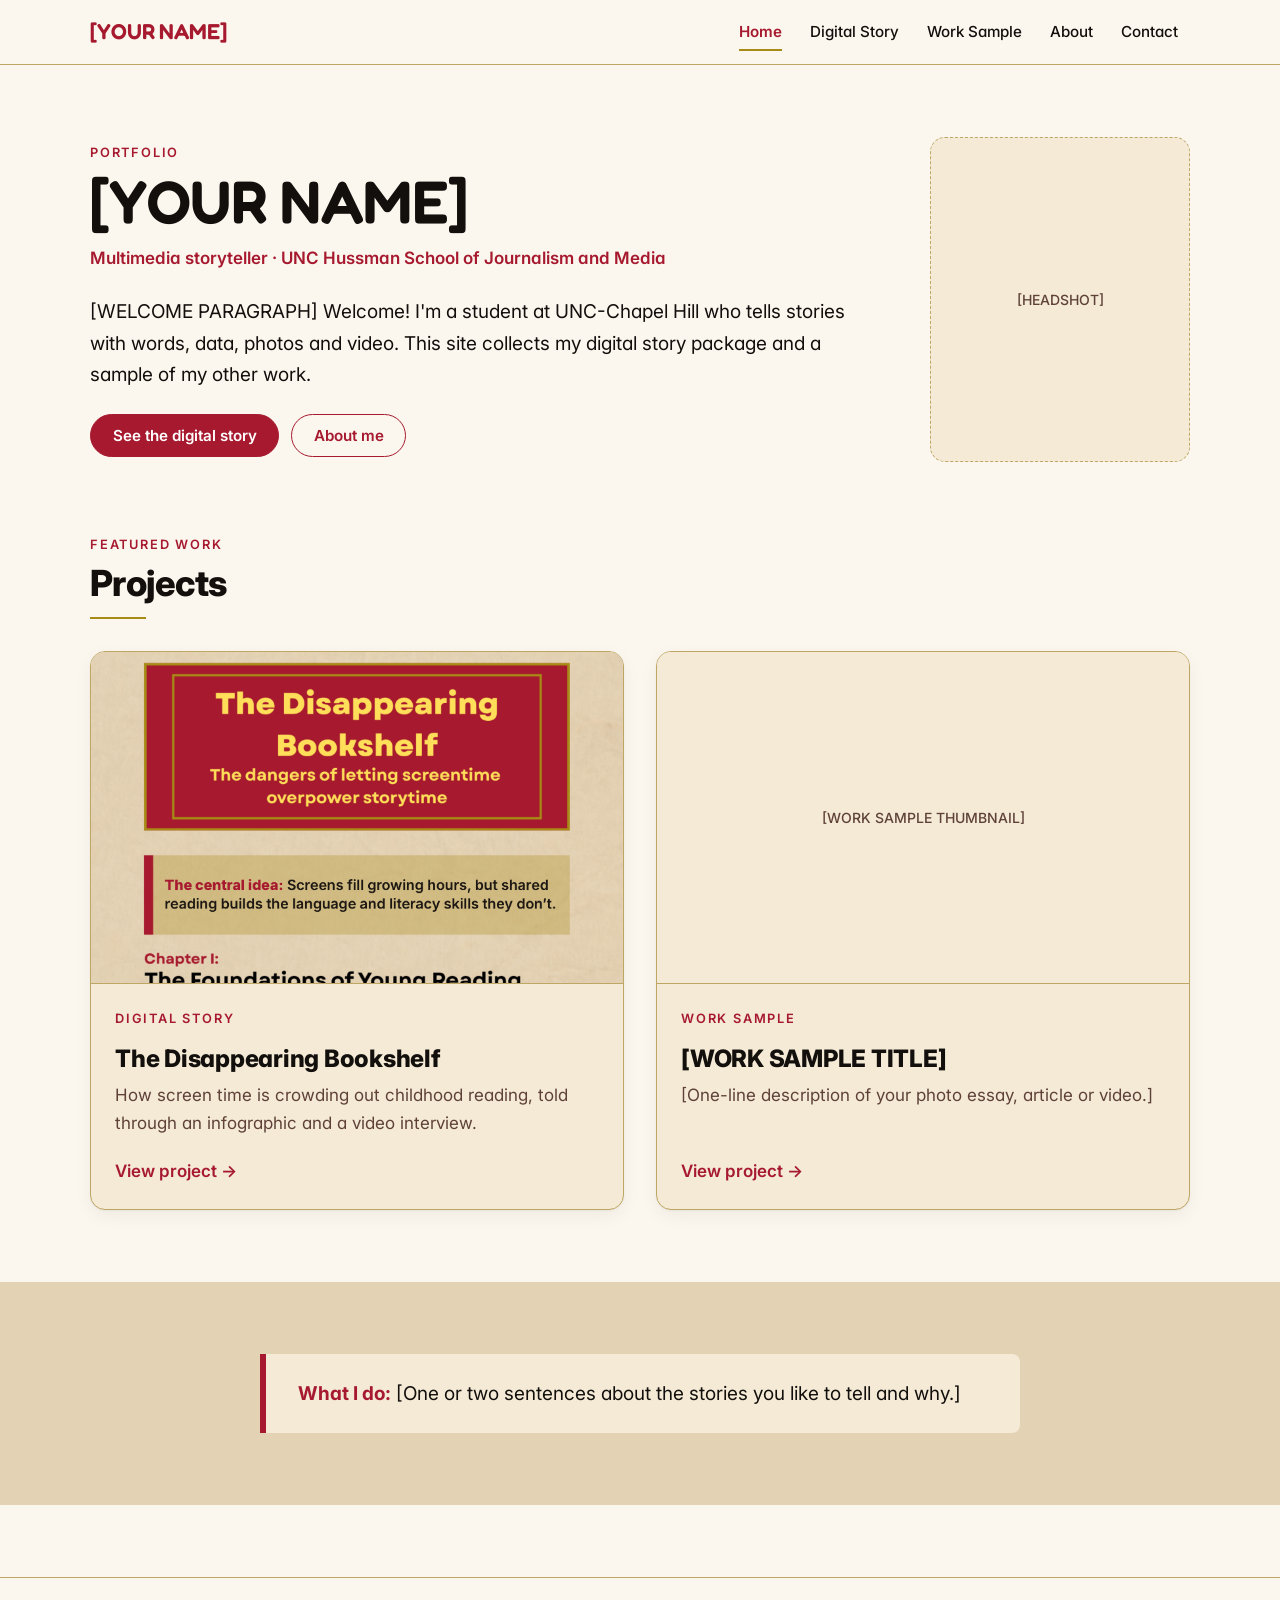
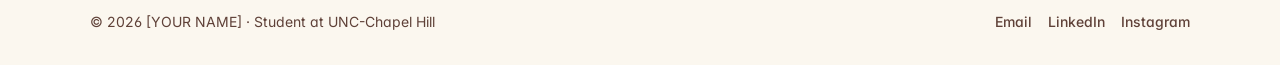
==== index.html @ b77b1dd9 "Add files via upload" ====
<!DOCTYPE html>
<html lang="en">
<head>
  <meta charset="UTF-8">
  <meta name="viewport" content="width=device-width, initial-scale=1">
  <!-- EDIT: page title shown in the browser tab -->
  <title>[YOUR NAME] · Multimedia Portfolio</title>
  <meta name="description" content="[YOUR NAME], multimedia storyteller at the UNC Hussman School of Journalism and Media.">

  <!-- Fonts: Inter (body/headings) + Fredoka (display titles) from Google Fonts -->
  <link rel="preconnect" href="https://fonts.googleapis.com">
  <link rel="preconnect" href="https://fonts.gstatic.com" crossorigin>
  <link href="https://fonts.googleapis.com/css2?family=Fredoka:wght@600&family=Inter:wght@400;500;600;700;800;900&display=swap" rel="stylesheet">

  <link rel="stylesheet" href="styles.css">
  <script>document.documentElement.classList.add('js');</script>
  <script src="script.js" defer></script>
</head>
<body>
  <a class="skip-link" href="#main">Skip to content</a>

  <!-- ===================== HEADER (same on every page) ===================== -->
  <header class="site-header">
    <div class="container site-header__inner">
      <!-- EDIT: your name or site title -->
      <a class="site-title" href="index.html">[YOUR NAME]</a>

      <button class="nav-toggle" type="button" aria-expanded="false" aria-controls="site-nav">
        <span class="nav-toggle__bars" aria-hidden="true"></span>
        <span>Menu</span>
      </button>

      <nav class="nav" id="site-nav" aria-label="Main">
        <ul class="nav__list">
          <!-- aria-current="page" marks the page you're on (crimson + gold underline) -->
          <li><a class="nav__link" href="index.html" aria-current="page">Home</a></li>
          <!-- marks the page you're on (crimson + gold underline) -->
          <li><a class="nav__link" href="digital-story.html">Digital Story</a></li>
          <li><a class="nav__link" href="work-sample.html">Work Sample</a></li>
          <li><a class="nav__link" href="about.html">About</a></li>
          <li><a class="nav__link" href="contact.html">Contact</a></li>
        </ul>
      </nav>
    </div>
  </header>

  <main id="main">

    <!-- ===================== INTRO ===================== -->
    <section class="section" aria-labelledby="intro-name">
      <div class="container">
        <div class="intro-grid">
          <div class="reveal">
            <span class="eyebrow">Portfolio</span>
            <!-- EDIT: your name -->
            <h1 class="intro-name" id="intro-name">[YOUR NAME]</h1>
            <!-- EDIT: one-line descriptor -->
            <p class="descriptor">Multimedia storyteller · UNC Hussman School of Journalism and Media</p>
            <!-- EDIT: short welcome paragraph -->
            <p class="lead">[WELCOME PARAGRAPH] Welcome! I'm a student at UNC-Chapel Hill who tells stories with words, data, photos and video. This site collects my digital story package and a sample of my other work.</p>
            <div class="btn-row">
              <a class="btn" href="digital-story.html">See the digital story</a>
              <a class="btn btn--outline" href="about.html">About me</a>
            </div>
          </div>

          <!-- START optional: headshot. EDIT: replace the placeholder div with
               <img src="images/headshot.jpg" alt="Portrait of [YOUR NAME]" width="800" height="1000" style="border-radius: var(--radius);"> -->
          <div class="headshot">
            <div class="placeholder placeholder--portrait">[HEADSHOT]</div>
          </div>
          <!-- END optional: headshot -->
        </div>
      </div>
    </section>

    <!-- ===================== FEATURED PROJECTS ===================== -->
    <section class="section" aria-labelledby="featured-heading">
      <div class="container">
        <div class="section-heading">
          <span class="eyebrow">Featured work</span>
          <h2 id="featured-heading">Projects</h2>
        </div>

        <div class="card-grid">
          <!-- Card 1: Digital Story (thumbnail = top of the infographic) -->
          <article class="card reveal">
            <div class="card__media">
              <img src="images/disappearing-bookshelf-infographic.png" width="1620" height="3750" loading="lazy" alt="">
            </div>
            <div class="card__body">
              <span class="eyebrow">Digital Story</span>
              <!-- EDIT: [STORY TITLE] -->
              <h3>The Disappearing Bookshelf</h3>
              <!-- EDIT: one-line description -->
              <p>How screen time is crowding out childhood reading, told through an infographic and a video interview.</p>
              <a class="card__link" href="digital-story.html">View project →</a>
            </div>
          </article>

          <!-- Card 2: Work Sample. EDIT: replace the placeholder div with
               <img src="images/your-thumbnail.jpg" width="1600" height="1000" loading="lazy" alt=""> -->
          <article class="card reveal">
            <div class="card__media">
              <div class="placeholder placeholder--card">[WORK SAMPLE THUMBNAIL]</div>
            </div>
            <div class="card__body">
              <span class="eyebrow">Work Sample</span>
              <!-- EDIT: [WORK SAMPLE TITLE] -->
              <h3>[WORK SAMPLE TITLE]</h3>
              <!-- EDIT: one-line description -->
              <p>[One-line description of your photo essay, article or video.]</p>
              <a class="card__link" href="work-sample.html">View project →</a>
            </div>
          </article>
        </div>
      </div>
    </section>

    <!-- START optional: parchment quote band (delete if you want Home even simpler) -->
    <section class="section section--parchment" aria-label="About this portfolio">
      <div class="container container--reading">
        <div class="callout">
          <!-- EDIT: a short statement about your work or this package -->
          <p><span class="callout__lead">What I do:</span> [One or two sentences about the stories you like to tell and why.]</p>
        </div>
      </div>
    </section>
    <!-- END optional: parchment quote band -->

  </main>

  <!-- ===================== FOOTER (same on every page) ===================== -->
  <footer class="site-footer">
    <div class="container site-footer__inner">
      <!-- EDIT: [YEAR] fills in automatically; replace [YOUR NAME] -->
      <p>© <span data-year>[YEAR]</span> [YOUR NAME] · Student at UNC-Chapel Hill</p>
      <ul class="footer-links">
        <!-- EDIT: your email, LinkedIn and Instagram links -->
        <li><a href="mailto:[YOUR EMAIL]">Email</a></li>
        <li><a href="https://www.linkedin.com/in/[YOUR-LINKEDIN]" target="_blank" rel="noopener">LinkedIn</a></li>
        <li><a href="https://www.instagram.com/[YOUR-INSTAGRAM]" target="_blank" rel="noopener">Instagram</a></li>
      </ul>
    </div>
  </footer>

</body>
</html>
---- styles.css ----
/* =====================================================================
   DIGITAL STORY PACKAGE — shared stylesheet
   A quieter, "dialed-back" take on The Disappearing Bookshelf infographic.

   HOW THIS FILE IS ORGANIZED
     1. Design tokens (colors, fonts, spacing)  ← change the whole look here
     2. Base / reset
     3. Layout helpers (containers, sections)
     4. Header + navigation
     5. Footer
     6. Reusable components (eyebrow headings, hero, callout, cards,
        buttons, chips, placeholders)
     7. Page-specific pieces (infographic band, video, photo grid, contact)
     8. Lightbox
     9. Motion + accessibility preferences
   ===================================================================== */


/* ---------------------------------------------------------------------
   1. DESIGN TOKENS
   Every color, font and spacing value used on the site lives here.
   --------------------------------------------------------------------- */
:root {
  /* Colors (sampled from the infographic) */
  --crimson:      #A6192E;  /* primary accent: links, buttons, labels, hero */
  --crimson-dark: #7F1323;  /* hover / pressed */
  --gold:         #A88B16;  /* hairline rules & underlines ONLY (not text) */
  --gold-soft:    #BEA665;  /* card borders, dividers */
  --yellow:       #FFDE59;  /* ONLY on crimson/dark backgrounds */
  --parchment:    #E4D2B5;  /* infographic background: used for the band */
  --cream:        #F4EAD6;  /* card fill */
  --paper:        #FBF7EF;  /* main page background */
  --ink:          #120F0C;  /* body text & headings */
  --ink-soft:     #5F4138;  /* captions, metadata, secondary text */
  --white:        #FFFFFF;

  /* Fonts */
  --font-body:    "Inter", system-ui, -apple-system, "Segoe UI", Roboto, sans-serif;
  --font-display: "Fredoka", "Inter", system-ui, sans-serif; /* site title & big page titles only */

  /* Type scale */
  --text-sm:   0.875rem;   /* 14px */
  --text-base: 1.0625rem;  /* 17px */
  --text-lg:   1.1875rem;  /* 19px */
  --text-xl:   1.5rem;
  --text-2xl:  clamp(1.6rem, 1.2rem + 1.6vw, 2.25rem);   /* section headings */
  --text-3xl:  clamp(2.25rem, 1.5rem + 3.2vw, 3.75rem);  /* page titles */
  --leading:   1.65;

  /* Spacing scale */
  --space-1: 0.25rem;
  --space-2: 0.5rem;
  --space-3: 0.75rem;
  --space-4: 1rem;
  --space-5: 1.5rem;
  --space-6: 2rem;
  --space-7: 3rem;
  --space-8: 4.5rem;
  --space-9: 6rem;

  /* Layout widths */
  --max-width:     1100px;  /* general content */
  --reading-width: 760px;   /* reading column (articles, video) */
  --gutter:        clamp(1rem, 4vw, 2rem);

  /* Shapes & effects */
  --radius:     15px;
  --radius-sm:  8px;
  --hairline:   1px solid var(--gold-soft);
  --shadow:     0 1px 2px rgba(18, 15, 12, 0.04), 0 6px 18px rgba(18, 15, 12, 0.05);
  --header-h:   64px;
  --transition: 180ms ease;
}


/* ---------------------------------------------------------------------
   2. BASE / RESET
   --------------------------------------------------------------------- */
*,
*::before,
*::after { box-sizing: border-box; }

html {
  -webkit-text-size-adjust: 100%;
  scroll-padding-top: calc(var(--header-h) + 1rem); /* anchors clear the sticky header */
}

body {
  margin: 0;
  background: var(--paper);
  color: var(--ink);
  font-family: var(--font-body);
  font-size: var(--text-base);
  line-height: var(--leading);
  font-feature-settings: "cv11", "ss01"; /* slightly friendlier Inter glyphs */
  -webkit-font-smoothing: antialiased;
  overflow-x: hidden;
}

img, video, iframe { max-width: 100%; display: block; }
img { height: auto; }

h1, h2, h3, h4 {
  font-family: var(--font-body);
  font-weight: 800;
  line-height: 1.15;
  letter-spacing: -0.015em;
  margin: 0 0 var(--space-4);
  color: var(--ink);
}
h2 { font-size: var(--text-2xl); }
h3, .h3 { font-size: var(--text-xl); letter-spacing: -0.01em; }

p { margin: 0 0 var(--space-4); }
p:last-child { margin-bottom: 0; }

a {
  color: var(--crimson);
  text-decoration-thickness: 1px;
  text-underline-offset: 3px;
  transition: color var(--transition);
}
a:hover { color: var(--crimson-dark); }

/* Visible, consistent focus ring for keyboard users */
:focus-visible {
  outline: 2px solid var(--crimson);
  outline-offset: 3px;
  border-radius: 4px;
}

/* Skip link: hidden until focused */
.skip-link {
  position: absolute;
  left: var(--space-4);
  top: -100px;
  z-index: 100;
  padding: var(--space-2) var(--space-4);
  background: var(--crimson);
  color: var(--white);
  font-weight: 600;
  border-radius: var(--radius-sm);
  text-decoration: none;
}
.skip-link:focus { top: var(--space-3); color: var(--white); }

/* Screen-reader-only text */
.visually-hidden {
  position: absolute !important;
  width: 1px; height: 1px;
  padding: 0; margin: -1px;
  overflow: hidden; clip: rect(0 0 0 0);
  white-space: nowrap; border: 0;
}


/* ---------------------------------------------------------------------
   3. LAYOUT HELPERS
   --------------------------------------------------------------------- */
.container {
  width: 100%;
  max-width: calc(var(--max-width) + var(--gutter) * 2);
  margin-inline: auto;
  padding-inline: var(--gutter);
}
.container--reading {
  max-width: calc(var(--reading-width) + var(--gutter) * 2);
}

.section { padding-block: var(--space-8); }
.section--tight { padding-block: var(--space-7); }
.section + .section:not(.section--parchment) { padding-top: 0; }   /* avoid doubled gaps between sections */
.section--parchment { background: var(--parchment); }

/* Centered short gold divider between big blocks */
.divider {
  width: 64px;
  height: 0;
  border: 0;
  border-top: 2px solid var(--gold);
  margin: var(--space-8) auto;
}

.lead { font-size: var(--text-lg); color: var(--ink); }
.muted { color: var(--ink-soft); }
.small { font-size: var(--text-sm); }


/* ---------------------------------------------------------------------
   4. HEADER + NAVIGATION
   --------------------------------------------------------------------- */
.site-header {
  position: sticky;   /* remove this line if you don't want a sticky header */
  top: 0;
  z-index: 50;
  background: rgba(251, 247, 239, 0.94);
  backdrop-filter: saturate(140%) blur(8px);
  -webkit-backdrop-filter: saturate(140%) blur(8px);
  border-bottom: var(--hairline);
}

.site-header__inner {
  display: flex;
  align-items: center;
  justify-content: space-between;
  gap: var(--space-4);
  min-height: var(--header-h);
}

.site-title {
  font-family: var(--font-display);
  font-weight: 600;
  font-size: 1.35rem;
  letter-spacing: -0.005em;
  color: var(--crimson);
  text-decoration: none;
  white-space: nowrap;
}
.site-title:hover { color: var(--crimson-dark); }

.nav__list {
  display: flex;
  align-items: center;
  gap: var(--space-1);
  list-style: none;
  margin: 0;
  padding: 0;
}

.nav__link {
  position: relative;
  display: block;
  padding: var(--space-2) var(--space-3);
  font-size: 0.95rem;
  font-weight: 500;
  color: var(--ink);
  text-decoration: none;
}
.nav__link:hover { color: var(--crimson); }

/* Current page: crimson text + thin gold underline */
.nav__link[aria-current="page"] { color: var(--crimson); font-weight: 600; }
.nav__link[aria-current="page"]::after {
  content: "";
  position: absolute;
  left: var(--space-3);
  right: var(--space-3);
  bottom: 2px;
  height: 2px;
  background: var(--gold);
}

/* Hamburger button (hidden on desktop) */
.nav-toggle {
  display: none;
  align-items: center;
  gap: var(--space-2);
  padding: var(--space-2) var(--space-3);
  background: transparent;
  border: 1px solid var(--gold-soft);
  border-radius: var(--radius-sm);
  color: var(--ink);
  font: 600 var(--text-sm) var(--font-body);
  cursor: pointer;
}
.nav-toggle__bars,
.nav-toggle__bars::before,
.nav-toggle__bars::after {
  display: block;
  width: 18px;
  height: 2px;
  background: currentColor;
  border-radius: 2px;
  transition: transform var(--transition), opacity var(--transition);
}
.nav-toggle__bars { position: relative; }
.nav-toggle__bars::before,
.nav-toggle__bars::after { content: ""; position: absolute; left: 0; }
.nav-toggle__bars::before { top: -6px; }
.nav-toggle__bars::after  { top: 6px; }
.nav-toggle[aria-expanded="true"] .nav-toggle__bars { background: transparent; }
.nav-toggle[aria-expanded="true"] .nav-toggle__bars::before { transform: translateY(6px) rotate(45deg); }
.nav-toggle[aria-expanded="true"] .nav-toggle__bars::after  { transform: translateY(-6px) rotate(-45deg); }

@media (max-width: 760px) {
  .nav-toggle { display: inline-flex; }

  .nav {
    position: absolute;
    top: 100%;
    left: 0;
    right: 0;
    background: var(--paper);
    border-bottom: var(--hairline);
    box-shadow: 0 12px 24px rgba(18, 15, 12, 0.06);
  }
  /* Menu is hidden only once JS has loaded (so no-JS visitors still get links) */
  .js .nav { display: none; }
  .js .nav.is-open { display: block; }

  .nav__list {
    flex-direction: column;
    align-items: stretch;
    gap: 0;
    padding: var(--space-2) var(--gutter) var(--space-4);
  }
  .nav__link { padding: var(--space-3) 0; font-size: 1rem; border-bottom: 1px solid rgba(190, 166, 101, 0.35); }
  .nav__list li:last-child .nav__link { border-bottom: 0; }
  .nav__link[aria-current="page"]::after { left: 0; right: auto; width: 2.5rem; bottom: 8px; }
}
/* Without JS, the mobile nav simply sits under the header */
@media (max-width: 760px) {
  html:not(.js) .nav { position: static; box-shadow: none; }
  html:not(.js) .site-header__inner { flex-wrap: wrap; }
  html:not(.js) .nav-toggle { display: none; }
}


/* ---------------------------------------------------------------------
   5. FOOTER
   --------------------------------------------------------------------- */
.site-footer {
  margin-top: var(--space-8);
  border-top: var(--hairline);
  padding-block: var(--space-6);
  font-size: var(--text-sm);
  color: var(--ink-soft);
}
.site-footer__inner {
  display: flex;
  flex-wrap: wrap;
  align-items: center;
  justify-content: space-between;
  gap: var(--space-3) var(--space-6);
}
.site-footer p { margin: 0; }
.footer-links { display: flex; flex-wrap: wrap; gap: var(--space-4); list-style: none; margin: 0; padding: 0; }
.footer-links a { color: var(--ink-soft); text-decoration: none; font-weight: 500; }
.footer-links a:hover { color: var(--crimson); text-decoration: underline; }


/* ---------------------------------------------------------------------
   6. REUSABLE COMPONENTS
   --------------------------------------------------------------------- */

/* --- Eyebrow + heading + gold rule (the "Chapter I:" look) ----------- */
.eyebrow {
  display: block;
  margin-bottom: var(--space-2);
  font-size: 0.8rem;
  font-weight: 600;
  letter-spacing: 0.14em;
  text-transform: uppercase;
  color: var(--crimson);
}
.section-heading { margin-bottom: var(--space-6); }
.section-heading h2,
.section-heading h1 { margin-bottom: var(--space-3); }
.section-heading::after {      /* short gold rule under the heading */
  content: "";
  display: block;
  width: 56px;
  height: 2px;
  background: var(--gold);
}
.section-heading p { margin-top: var(--space-4); color: var(--ink-soft); }
.section-heading--center { text-align: center; }
.section-heading--center::after { margin-inline: auto; }

/* Big page title (Fredoka) for simple pages */
.page-title {
  font-family: var(--font-display);
  font-weight: 600;
  font-size: var(--text-3xl);
  letter-spacing: -0.01em;
  line-height: 1.05;
}
.page-intro { padding-top: var(--space-8); padding-bottom: var(--space-6); }

/* --- Hero block: crimson panel + thin gold inset border -------------- */
.hero {
  position: relative;
  background: var(--crimson);
  color: var(--cream);
  border-radius: var(--radius);
  padding: clamp(2.5rem, 6vw, 4.5rem) clamp(1.5rem, 6vw, 4rem);
  text-align: center;
  outline: 1.5px solid var(--gold);   /* the inset gold frame */
  outline-offset: -12px;
}
.hero .eyebrow { color: var(--cream); opacity: 0.9; margin-bottom: var(--space-4); }
.hero__title {
  font-family: var(--font-display);
  font-weight: 600;
  font-size: var(--text-3xl);
  line-height: 1.05;
  letter-spacing: -0.005em;
  color: var(--yellow);
  margin: 0 auto var(--space-4);
  max-width: 18ch;
}
.hero__dek {
  font-size: clamp(1.1rem, 1rem + 0.6vw, 1.35rem);
  font-weight: 500;
  line-height: 1.4;
  color: var(--white);
  margin: 0 auto var(--space-5);
  max-width: 34ch;
}
.hero__byline {
  font-size: var(--text-sm);
  font-weight: 500;
  letter-spacing: 0.02em;
  color: var(--cream);
}
.hero__byline .sep { margin-inline: var(--space-2); color: var(--yellow); }

/* Smaller hero variant (used on Home) */
.hero--small { padding: clamp(2rem, 5vw, 3rem) clamp(1.25rem, 5vw, 3rem); text-align: left; }
.hero--small .hero__title { margin-left: 0; font-size: clamp(2rem, 1.4rem + 2.6vw, 3.1rem); }
.hero--small .hero__dek { margin-left: 0; }

/* --- Callout: crimson left bar + bold crimson lead-in ---------------- */
.callout {
  background: var(--cream);
  border-left: 6px solid var(--crimson);
  border-radius: 0 var(--radius-sm) var(--radius-sm) 0;
  padding: var(--space-5) var(--space-6);
  font-size: var(--text-lg);
}
.callout__lead { font-weight: 700; color: var(--crimson); }
.callout--parchment { background: var(--parchment); }
.callout p + p { margin-top: var(--space-4); }

/* --- Pull quote ------------------------------------------------------ */
.pullquote {
  margin: 0;
  padding: var(--space-5) 0 var(--space-5) var(--space-6);
  border-left: 6px solid var(--crimson);
}
.pullquote p {
  font-size: clamp(1.35rem, 1.1rem + 1vw, 1.75rem);
  font-weight: 700;
  line-height: 1.3;
  letter-spacing: -0.015em;
}
.pullquote footer { margin-top: var(--space-3); font-size: var(--text-sm); color: var(--ink-soft); }

/* --- Cards ---------------------------------------------------------- */
.card {
  display: flex;
  flex-direction: column;
  background: var(--cream);
  border: var(--hairline);
  border-radius: var(--radius);
  overflow: hidden;
  box-shadow: var(--shadow);
  transition: transform var(--transition), box-shadow var(--transition);
}
.card:hover { transform: translateY(-2px); box-shadow: 0 2px 4px rgba(18,15,12,.05), 0 12px 28px rgba(18,15,12,.08); }
.card__media { aspect-ratio: 16 / 10; background: var(--parchment); border-bottom: var(--hairline); overflow: hidden; }
.card__media img { width: 100%; height: 100%; object-fit: cover; object-position: top; }
.card__body { padding: var(--space-5); display: flex; flex-direction: column; gap: var(--space-2); flex: 1; }
.card__body h3 { margin: 0; }
.card__body p { color: var(--ink-soft); margin: 0; }
.card__link { margin-top: auto; padding-top: var(--space-3); font-weight: 600; text-decoration: none; }
.card__link::after { content: ""; position: absolute; inset: 0; } /* whole card clickable */
.card { position: relative; }

.card-grid {
  display: grid;
  grid-template-columns: repeat(auto-fit, minmax(min(100%, 300px), 1fr));
  gap: var(--space-6);
}

/* --- Buttons --------------------------------------------------------- */
.btn {
  display: inline-flex;
  align-items: center;
  justify-content: center;
  gap: var(--space-2);
  padding: 0.7rem 1.35rem;
  border: 1.5px solid var(--crimson);
  border-radius: 999px;
  background: var(--crimson);
  color: var(--white);
  font: 600 0.95rem/1.2 var(--font-body);
  text-decoration: none;
  cursor: pointer;
  transition: background var(--transition), border-color var(--transition), color var(--transition);
}
.btn:hover { background: var(--crimson-dark); border-color: var(--crimson-dark); color: var(--white); }
.btn--outline { background: transparent; color: var(--crimson); }
.btn--outline:hover { background: var(--crimson); color: var(--white); }
.btn-row { display: flex; flex-wrap: wrap; gap: var(--space-3); margin-top: var(--space-5); }

/* --- Chips (skills / tools) ----------------------------------------- */
.chips { display: flex; flex-wrap: wrap; gap: var(--space-2); list-style: none; margin: 0; padding: 0; }
.chips li {
  padding: 0.35rem 0.85rem;
  background: var(--cream);
  border: var(--hairline);
  border-radius: 999px;
  font-size: var(--text-sm);
  font-weight: 500;
}

/* --- Checklist (Epilogue / Takeaways) ------------------------------- */
.checklist { list-style: none; margin: 0; padding: 0; display: grid; gap: var(--space-3); }
.checklist li { position: relative; padding-left: 2rem; }
.checklist li::before {
  content: "";
  position: absolute;
  left: 0.15rem;
  top: 0.45em;
  width: 0.95rem;
  height: 0.5rem;
  border-left: 3px solid var(--crimson);
  border-bottom: 3px solid var(--crimson);
  transform: rotate(-45deg);
}

/* --- Sources list ---------------------------------------------------- */
.sources { font-size: var(--text-sm); color: var(--ink-soft); line-height: 1.55; padding-left: 1.2rem; margin: 0; }
.sources li + li { margin-top: var(--space-2); }
.sources a { color: var(--ink-soft); word-break: break-word; }
.sources a:hover { color: var(--crimson); }

/* --- Placeholder boxes (swap these for real images) ----------------- */
.placeholder {
  display: grid;
  place-items: center;
  width: 100%;
  background: var(--cream);
  border: 1.5px dashed var(--gold-soft);
  border-radius: var(--radius);
  color: var(--ink-soft);
  font-size: var(--text-sm);
  font-weight: 500;
  text-align: center;
  padding: var(--space-4);
}
.placeholder--square   { aspect-ratio: 1 / 1; }
.placeholder--portrait { aspect-ratio: 4 / 5; }
.placeholder--wide     { aspect-ratio: 3 / 2; }
.placeholder--card     { aspect-ratio: 16 / 10; border-radius: 0; border: 0; }


/* ---------------------------------------------------------------------
   7. PAGE-SPECIFIC PIECES
   --------------------------------------------------------------------- */

/* --- Home intro ------------------------------------------------------ */
.intro-grid {
  display: grid;
  grid-template-columns: minmax(0, 1fr) 260px;
  gap: var(--space-7);
  align-items: center;
}
.intro-grid .headshot { max-width: 260px; width: 100%; }
.intro-name {
  font-family: var(--font-display);
  font-weight: 600;
  font-size: var(--text-3xl);
  line-height: 1.02;
  letter-spacing: -0.01em;
  margin-bottom: var(--space-3);
}
.descriptor { font-weight: 600; color: var(--crimson); margin-bottom: var(--space-5); }
@media (max-width: 760px) {
  .intro-grid { grid-template-columns: 1fr; gap: var(--space-6); }
  .intro-grid .headshot { order: -1; max-width: 160px; }
}

/* --- Infographic band ----------------------------------------------- */
.infographic-band {
  background: var(--parchment);   /* matches the infographic's own background */
  padding-block: var(--space-8);
  margin-block: var(--space-5);
}
.infographic-band .section-heading p { color: var(--ink-soft); }
.infographic {
  max-width: 800px;
  margin: 0 auto;
}
.infographic img {
  width: 100%;
  height: auto;            /* never crop or stretch */
  border-radius: var(--radius-sm);
  /* no shadow on purpose: the image should melt into the parchment band */
}
.infographic figcaption {
  margin-top: var(--space-4);
  font-size: var(--text-sm);
  color: var(--ink-soft);
  text-align: center;
}
.infographic__actions {
  display: flex;
  flex-wrap: wrap;
  justify-content: center;
  gap: var(--space-3) var(--space-5);
  margin-top: var(--space-3);
}
.infographic__actions a { font-weight: 600; font-size: var(--text-sm); }
.infographic-trigger {
  display: block;
  padding: 0;
  border: 0;
  background: none;
  cursor: zoom-in;
  width: 100%;
}

/* --- Video embed ---------------------------------------------------- */
.video-frame {
  position: relative;
  width: 100%;
  aspect-ratio: 16 / 9;
  border: var(--hairline);
  border-radius: var(--radius);
  overflow: hidden;
  background: var(--cream);
}
.video-frame iframe,
.video-frame video {
  position: absolute;
  inset: 0;
  width: 100%;
  height: 100%;
  border: 0;
}
.video-placeholder {
  position: absolute;
  inset: 0;
  display: flex;
  flex-direction: column;
  align-items: center;
  justify-content: center;
  gap: var(--space-3);
  padding: var(--space-4);
  text-align: center;
  color: var(--ink-soft);
  font-size: var(--text-sm);
}
.video-placeholder__icon {
  display: grid;
  place-items: center;
  width: clamp(56px, 12vw, 76px);
  aspect-ratio: 1;
  border-radius: 50%;
  background: var(--crimson);
  box-shadow: 0 0 0 6px rgba(166, 25, 46, 0.12);
}
.video-placeholder__icon::before {   /* the play triangle */
  content: "";
  margin-left: 5px;
  border-style: solid;
  border-width: 11px 0 11px 18px;
  border-color: transparent transparent transparent var(--white);
}
.video-placeholder strong { color: var(--ink); font-size: var(--text-base); }
.video-meta { margin-top: var(--space-3); font-size: var(--text-sm); color: var(--ink-soft); }

/* --- Photo essay ----------------------------------------------------- */
.photo-grid {
  display: grid;
  grid-template-columns: repeat(auto-fit, minmax(min(100%, 420px), 1fr)); /* 2 columns on desktop, 1 on phones */
  gap: var(--space-6) var(--space-5);
}
.photo { margin: 0; }
.photo img { width: 100%; border-radius: var(--radius-sm); }
.photo figcaption { margin-top: var(--space-2); font-size: var(--text-sm); color: var(--ink-soft); line-height: 1.5; }
.photo--wide { grid-column: 1 / -1; }

.photo-stack { display: grid; gap: var(--space-7); }

/* --- Article body (written work sample) ----------------------------- */
.prose > * + * { margin-top: var(--space-4); }
.prose h2 { margin-top: var(--space-7); font-size: var(--text-xl); }
.prose p { margin-bottom: 0; }

/* --- About ---------------------------------------------------------- */
.about-grid {
  display: grid;
  grid-template-columns: 240px minmax(0, 1fr);
  gap: var(--space-7);
  align-items: start;
}
@media (max-width: 760px) {
  .about-grid { grid-template-columns: 1fr; gap: var(--space-5); }
  .about-grid .headshot { max-width: 200px; }
}
.subhead { font-size: var(--text-lg); margin: var(--space-7) 0 var(--space-4); }

/* --- Contact -------------------------------------------------------- */
.contact-list { list-style: none; margin: 0; padding: 0; display: grid; gap: var(--space-3); }
.contact-row {
  display: flex;
  align-items: center;
  justify-content: space-between;
  gap: var(--space-4);
  padding: var(--space-4) var(--space-5);
  background: var(--cream);
  border: var(--hairline);
  border-radius: var(--radius);
  text-decoration: none;
  color: var(--ink);
  transition: border-color var(--transition), transform var(--transition);
}
.contact-row:hover { border-color: var(--crimson); color: var(--ink); transform: translateX(2px); }
.contact-row__label { font-size: 0.8rem; font-weight: 600; letter-spacing: 0.12em; text-transform: uppercase; color: var(--crimson); }
.contact-row__value { display: block; font-weight: 600; word-break: break-word; }
.contact-row__arrow { color: var(--crimson); font-weight: 600; flex-shrink: 0; }

.form { display: grid; gap: var(--space-4); }
.form label { display: block; font-weight: 600; font-size: var(--text-sm); margin-bottom: var(--space-1); }
.form input,
.form textarea {
  width: 100%;
  padding: 0.75rem 0.9rem;
  background: var(--white);
  border: 1px solid var(--gold-soft);
  border-radius: var(--radius-sm);
  font: inherit;
  color: var(--ink);
}
.form input:focus,
.form textarea:focus { outline: 2px solid var(--crimson); outline-offset: 1px; border-color: var(--crimson); }
.form textarea { min-height: 150px; resize: vertical; }
.form .btn { justify-self: start; }


/* ---------------------------------------------------------------------
   8. LIGHTBOX (uses the native <dialog> element)
   --------------------------------------------------------------------- */
.lightbox {
  width: min(960px, 100vw - 2rem);
  max-height: calc(100vh - 2rem);
  padding: 0;
  border: 0;
  border-radius: var(--radius);
  background: var(--parchment);
  color: var(--ink);
  overflow: hidden;
}
.lightbox::backdrop { background: rgba(18, 15, 12, 0.78); }
.lightbox__bar {
  position: sticky;
  top: 0;
  display: flex;
  justify-content: space-between;
  align-items: center;
  gap: var(--space-3);
  padding: var(--space-3) var(--space-4);
  background: var(--paper);
  border-bottom: var(--hairline);
  font-size: var(--text-sm);
  font-weight: 600;
}
.lightbox__scroll { max-height: calc(100vh - 2rem - 56px); overflow-y: auto; padding: var(--space-4); }
.lightbox__scroll img { width: 100%; height: auto; }
.lightbox__close { padding: 0.4rem 0.9rem; font-size: var(--text-sm); }


/* ---------------------------------------------------------------------
   9. MOTION + ACCESSIBILITY PREFERENCES
   --------------------------------------------------------------------- */
/* Gentle fade-in for elements with the .reveal class (added by script.js) */
.js .reveal { opacity: 0; transform: translateY(10px); transition: opacity 600ms ease, transform 600ms ease; }
.js .reveal.is-visible { opacity: 1; transform: none; }

@media (prefers-reduced-motion: reduce) {
  *, *::before, *::after {
    animation-duration: 0.01ms !important;
    transition-duration: 0.01ms !important;
    scroll-behavior: auto !important;
  }
  .js .reveal { opacity: 1; transform: none; }
  .card:hover, .contact-row:hover { transform: none; }
}

/* ---------------------------------------------------------------------
   SMALL-SCREEN TWEAKS (phones)
   --------------------------------------------------------------------- */
@media (max-width: 480px) {
  .callout { padding: var(--space-4) var(--space-4) var(--space-4) var(--space-5); font-size: var(--text-base); }
  .pullquote { padding-left: var(--space-5); }
  .hero { outline-offset: -8px; }
  .section { padding-block: var(--space-7); }
  .infographic-band { padding-block: var(--space-7); }
}
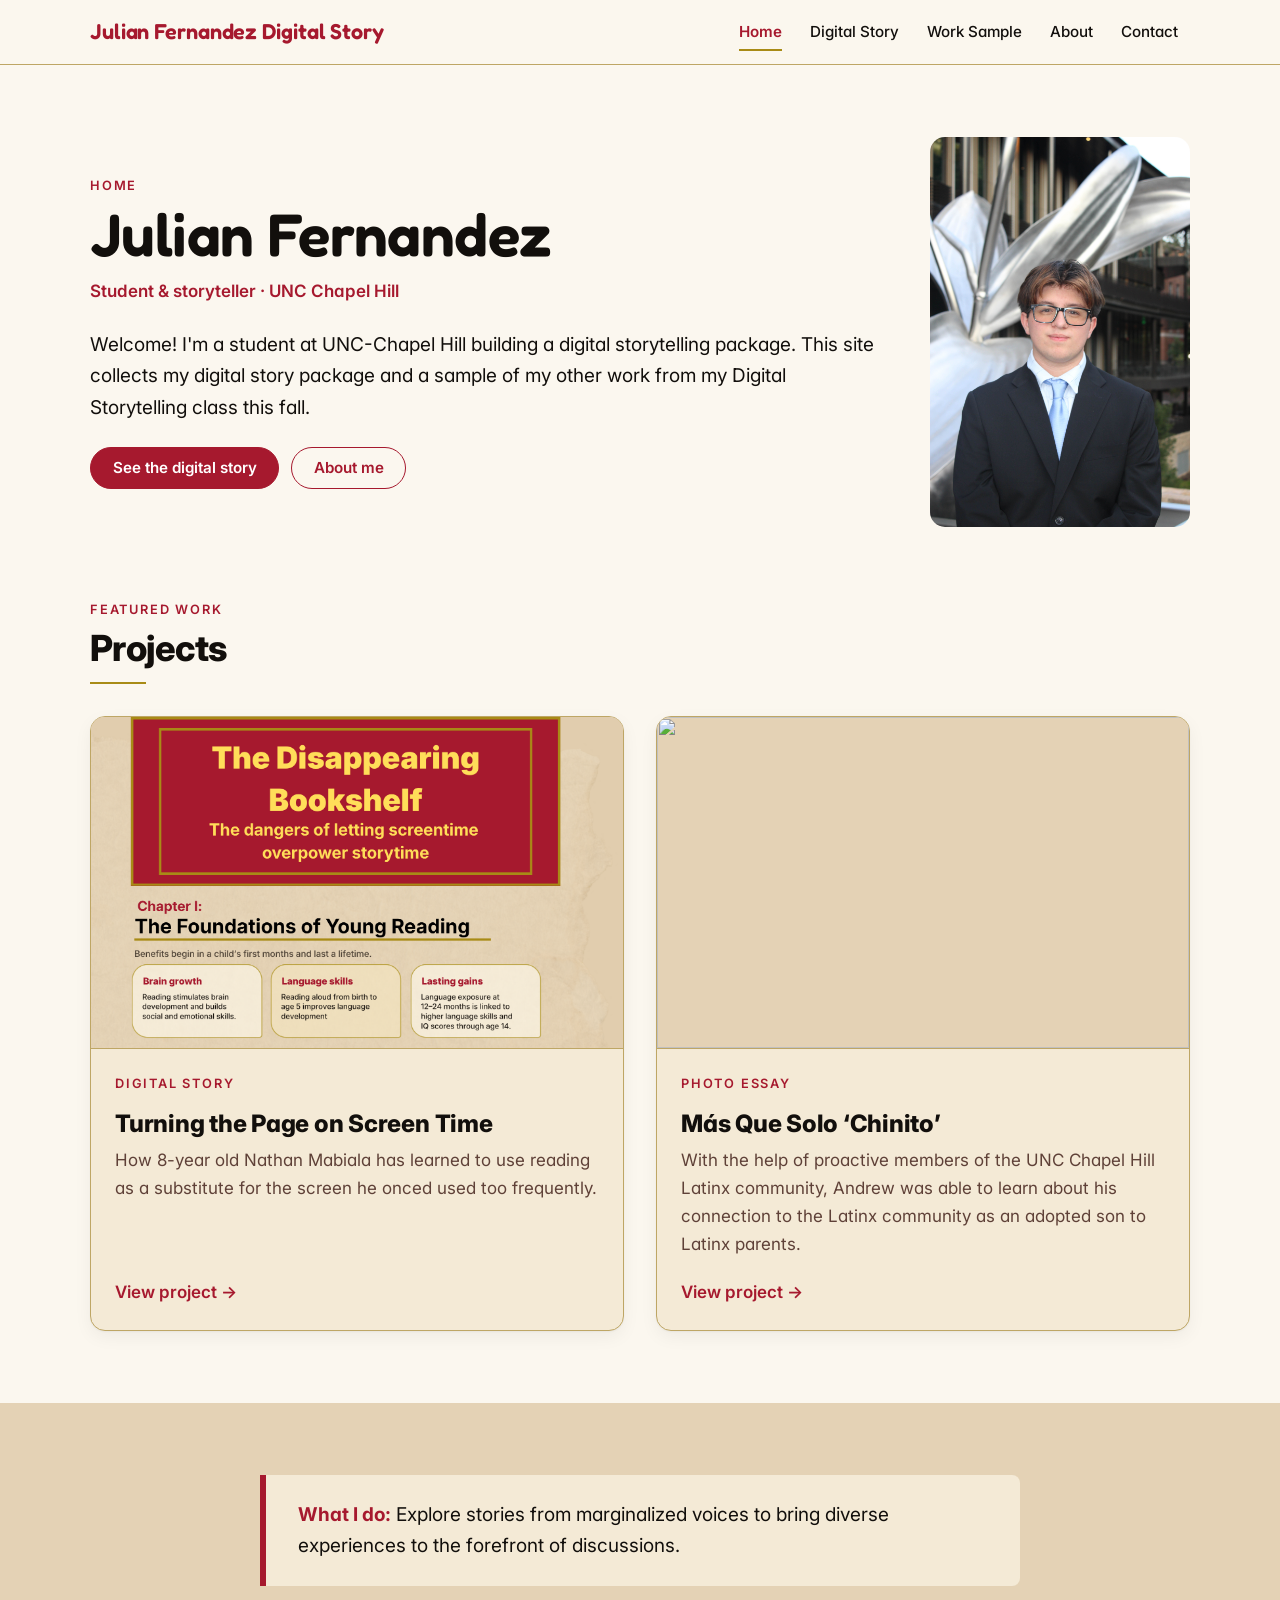
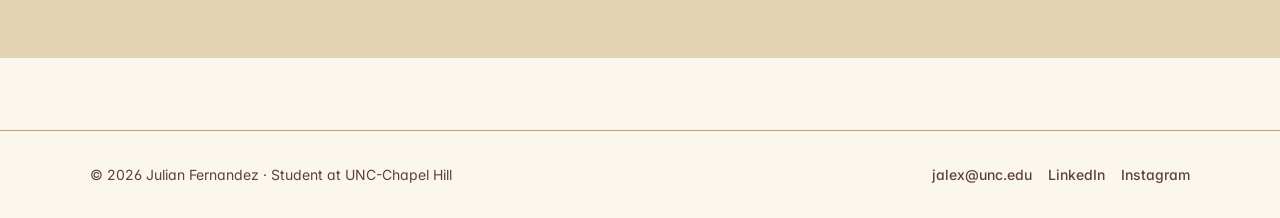
==== commit 420f1ab6: "Update index.html" ====
--- a/index.html
+++ b/index.html
@@ -4,8 +4,8 @@
   <meta charset="UTF-8">
   <meta name="viewport" content="width=device-width, initial-scale=1">
   <!-- EDIT: page title shown in the browser tab -->
-  <title>[YOUR NAME] · Multimedia Portfolio</title>
-  <meta name="description" content="[YOUR NAME], multimedia storyteller at the UNC Hussman School of Journalism and Media.">
+  <title>Julian Fernandez · Multimedia Portfolio</title>
+  <meta name="description" content="Julian Fernandez, multimedia storyteller at the UNC Hussman School of Journalism and Media.">
 
   <!-- Fonts: Inter (body/headings) + Fredoka (display titles) from Google Fonts -->
   <link rel="preconnect" href="https://fonts.googleapis.com">
@@ -23,7 +23,7 @@
   <header class="site-header">
     <div class="container site-header__inner">
       <!-- EDIT: your name or site title -->
-      <a class="site-title" href="index.html">[YOUR NAME]</a>
+      <a class="site-title" href="index.html">Julian Fernandez Digital Story </a>
 
       <button class="nav-toggle" type="button" aria-expanded="false" aria-controls="site-nav">
         <span class="nav-toggle__bars" aria-hidden="true"></span>
@@ -51,13 +51,13 @@
       <div class="container">
         <div class="intro-grid">
           <div class="reveal">
-            <span class="eyebrow">Portfolio</span>
+            <span class="eyebrow">Home</span>
             <!-- EDIT: your name -->
-            <h1 class="intro-name" id="intro-name">[YOUR NAME]</h1>
+            <h1 class="intro-name" id="intro-name">Julian Fernandez</h1>
             <!-- EDIT: one-line descriptor -->
-            <p class="descriptor">Multimedia storyteller · UNC Hussman School of Journalism and Media</p>
+            <p class="descriptor">Student & storyteller · UNC Chapel Hill</p>
             <!-- EDIT: short welcome paragraph -->
-            <p class="lead">[WELCOME PARAGRAPH] Welcome! I'm a student at UNC-Chapel Hill who tells stories with words, data, photos and video. This site collects my digital story package and a sample of my other work.</p>
+            <p class="lead">Welcome! I'm a student at UNC-Chapel Hill building a digital storytelling package. This site collects my digital story package and a sample of my other work from my Digital Storytelling class this fall.</p>
             <div class="btn-row">
               <a class="btn" href="digital-story.html">See the digital story</a>
               <a class="btn btn--outline" href="about.html">About me</a>
@@ -67,7 +67,7 @@
           <!-- START optional: headshot. EDIT: replace the placeholder div with
                <img src="images/headshot.jpg" alt="Portrait of [YOUR NAME]" width="800" height="1000" style="border-radius: var(--radius);"> -->
           <div class="headshot">
-            <div class="placeholder placeholder--portrait">[HEADSHOT]</div>
+            <img src="images/headshotupdated.jpg" alt="Portrait of Jordan Smith" width="4000" height="6000" style="border-radius: var(--radius);">
           </div>
           <!-- END optional: headshot -->
         </div>
@@ -91,9 +91,9 @@
             <div class="card__body">
               <span class="eyebrow">Digital Story</span>
               <!-- EDIT: [STORY TITLE] -->
-              <h3>The Disappearing Bookshelf</h3>
+              <h3>Turning the Page on Screen Time</h3>
               <!-- EDIT: one-line description -->
-              <p>How screen time is crowding out childhood reading, told through an infographic and a video interview.</p>
+              <p>How 8-year old Nathan Mabiala has learned to use reading as a substitute for the screen he onced used too frequently. </p>
               <a class="card__link" href="digital-story.html">View project →</a>
             </div>
           </article>
@@ -102,14 +102,14 @@
                <img src="images/your-thumbnail.jpg" width="1600" height="1000" loading="lazy" alt=""> -->
           <article class="card reveal">
             <div class="card__media">
-              <div class="placeholder placeholder--card">[WORK SAMPLE THUMBNAIL]</div>
+                <img src="images/ANDREWPHOTOCOLLAGE-63.jpg" width="6000" height="4000" loading="lazy" alt="">
             </div>
             <div class="card__body">
-              <span class="eyebrow">Work Sample</span>
+              <span class="eyebrow">Photo Essay</span>
               <!-- EDIT: [WORK SAMPLE TITLE] -->
-              <h3>[WORK SAMPLE TITLE]</h3>
+              <h3>Más Que Solo ‘Chinito’</h3>
               <!-- EDIT: one-line description -->
-              <p>[One-line description of your photo essay, article or video.]</p>
+              <p>With the help of proactive members of the UNC Chapel Hill Latinx community, Andrew was able to learn about his connection to the Latinx community as an adopted son to Latinx parents.</p>
               <a class="card__link" href="work-sample.html">View project →</a>
             </div>
           </article>
@@ -122,7 +122,7 @@
       <div class="container container--reading">
         <div class="callout">
           <!-- EDIT: a short statement about your work or this package -->
-          <p><span class="callout__lead">What I do:</span> [One or two sentences about the stories you like to tell and why.]</p>
+          <p><span class="callout__lead">What I do:</span> Explore stories from marginalized voices to bring diverse experiences to the forefront of discussions.</p>
         </div>
       </div>
     </section>
@@ -134,12 +134,12 @@
   <footer class="site-footer">
     <div class="container site-footer__inner">
       <!-- EDIT: [YEAR] fills in automatically; replace [YOUR NAME] -->
-      <p>© <span data-year>[YEAR]</span> [YOUR NAME] · Student at UNC-Chapel Hill</p>
+      <p>© <span data-year>[YEAR]</span> Julian Fernandez · Student at UNC-Chapel Hill</p>
       <ul class="footer-links">
         <!-- EDIT: your email, LinkedIn and Instagram links -->
-        <li><a href="mailto:[YOUR EMAIL]">Email</a></li>
-        <li><a href="https://www.linkedin.com/in/[YOUR-LINKEDIN]" target="_blank" rel="noopener">LinkedIn</a></li>
-        <li><a href="https://www.instagram.com/[YOUR-INSTAGRAM]" target="_blank" rel="noopener">Instagram</a></li>
+        <li><a href="mailto:[YOUR EMAIL]">jalex@unc.edu</a></li>
+        <li><a href="https://www.linkedin.com/in/julianfernandez10" target="_blank" rel="noopener">LinkedIn</a></li>
+        <li><a href="https://www.instagram.com/thejdk.1" target="_blank" rel="noopener">Instagram</a></li>
       </ul>
     </div>
   </footer>
--- a/styles.css
+++ b/styles.css
@@ -1,7 +1,7 @@
 /* =====================================================================
    DIGITAL STORY PACKAGE — shared stylesheet
    A quieter, "dialed-back" take on The Disappearing Bookshelf infographic.
-
+ 
    HOW THIS FILE IS ORGANIZED
      1. Design tokens (colors, fonts, spacing)  ← change the whole look here
      2. Base / reset
@@ -14,8 +14,8 @@
      8. Lightbox
      9. Motion + accessibility preferences
    ===================================================================== */
-
-
+ 
+ 
 /* ---------------------------------------------------------------------
    1. DESIGN TOKENS
    Every color, font and spacing value used on the site lives here.
@@ -33,11 +33,11 @@
   --ink:          #120F0C;  /* body text & headings */
   --ink-soft:     #5F4138;  /* captions, metadata, secondary text */
   --white:        #FFFFFF;
-
+ 
   /* Fonts */
   --font-body:    "Inter", system-ui, -apple-system, "Segoe UI", Roboto, sans-serif;
   --font-display: "Fredoka", "Inter", system-ui, sans-serif; /* site title & big page titles only */
-
+ 
   /* Type scale */
   --text-sm:   0.875rem;   /* 14px */
   --text-base: 1.0625rem;  /* 17px */
@@ -46,7 +46,7 @@
   --text-2xl:  clamp(1.6rem, 1.2rem + 1.6vw, 2.25rem);   /* section headings */
   --text-3xl:  clamp(2.25rem, 1.5rem + 3.2vw, 3.75rem);  /* page titles */
   --leading:   1.65;
-
+ 
   /* Spacing scale */
   --space-1: 0.25rem;
   --space-2: 0.5rem;
@@ -57,12 +57,12 @@
   --space-7: 3rem;
   --space-8: 4.5rem;
   --space-9: 6rem;
-
+ 
   /* Layout widths */
   --max-width:     1100px;  /* general content */
   --reading-width: 760px;   /* reading column (articles, video) */
   --gutter:        clamp(1rem, 4vw, 2rem);
-
+ 
   /* Shapes & effects */
   --radius:     15px;
   --radius-sm:  8px;
@@ -71,20 +71,20 @@
   --header-h:   64px;
   --transition: 180ms ease;
 }
-
-
+ 
+ 
 /* ---------------------------------------------------------------------
    2. BASE / RESET
    --------------------------------------------------------------------- */
 *,
 *::before,
 *::after { box-sizing: border-box; }
-
+ 
 html {
   -webkit-text-size-adjust: 100%;
   scroll-padding-top: calc(var(--header-h) + 1rem); /* anchors clear the sticky header */
 }
-
+ 
 body {
   margin: 0;
   background: var(--paper);
@@ -96,10 +96,10 @@
   -webkit-font-smoothing: antialiased;
   overflow-x: hidden;
 }
-
+ 
 img, video, iframe { max-width: 100%; display: block; }
 img { height: auto; }
-
+ 
 h1, h2, h3, h4 {
   font-family: var(--font-body);
   font-weight: 800;
@@ -110,10 +110,10 @@
 }
 h2 { font-size: var(--text-2xl); }
 h3, .h3 { font-size: var(--text-xl); letter-spacing: -0.01em; }
-
+ 
 p { margin: 0 0 var(--space-4); }
 p:last-child { margin-bottom: 0; }
-
+ 
 a {
   color: var(--crimson);
   text-decoration-thickness: 1px;
@@ -121,14 +121,14 @@
   transition: color var(--transition);
 }
 a:hover { color: var(--crimson-dark); }
-
+ 
 /* Visible, consistent focus ring for keyboard users */
 :focus-visible {
   outline: 2px solid var(--crimson);
   outline-offset: 3px;
   border-radius: 4px;
 }
-
+ 
 /* Skip link: hidden until focused */
 .skip-link {
   position: absolute;
@@ -143,7 +143,7 @@
   text-decoration: none;
 }
 .skip-link:focus { top: var(--space-3); color: var(--white); }
-
+ 
 /* Screen-reader-only text */
 .visually-hidden {
   position: absolute !important;
@@ -152,8 +152,8 @@
   overflow: hidden; clip: rect(0 0 0 0);
   white-space: nowrap; border: 0;
 }
-
-
+ 
+ 
 /* ---------------------------------------------------------------------
    3. LAYOUT HELPERS
    --------------------------------------------------------------------- */
@@ -166,12 +166,12 @@
 .container--reading {
   max-width: calc(var(--reading-width) + var(--gutter) * 2);
 }
-
+ 
 .section { padding-block: var(--space-8); }
 .section--tight { padding-block: var(--space-7); }
 .section + .section:not(.section--parchment) { padding-top: 0; }   /* avoid doubled gaps between sections */
 .section--parchment { background: var(--parchment); }
-
+ 
 /* Centered short gold divider between big blocks */
 .divider {
   width: 64px;
@@ -180,12 +180,12 @@
   border-top: 2px solid var(--gold);
   margin: var(--space-8) auto;
 }
-
+ 
 .lead { font-size: var(--text-lg); color: var(--ink); }
 .muted { color: var(--ink-soft); }
 .small { font-size: var(--text-sm); }
-
-
+ 
+ 
 /* ---------------------------------------------------------------------
    4. HEADER + NAVIGATION
    --------------------------------------------------------------------- */
@@ -198,7 +198,7 @@
   -webkit-backdrop-filter: saturate(140%) blur(8px);
   border-bottom: var(--hairline);
 }
-
+ 
 .site-header__inner {
   display: flex;
   align-items: center;
@@ -206,7 +206,7 @@
   gap: var(--space-4);
   min-height: var(--header-h);
 }
-
+ 
 .site-title {
   font-family: var(--font-display);
   font-weight: 600;
@@ -217,7 +217,7 @@
   white-space: nowrap;
 }
 .site-title:hover { color: var(--crimson-dark); }
-
+ 
 .nav__list {
   display: flex;
   align-items: center;
@@ -226,7 +226,7 @@
   margin: 0;
   padding: 0;
 }
-
+ 
 .nav__link {
   position: relative;
   display: block;
@@ -237,7 +237,7 @@
   text-decoration: none;
 }
 .nav__link:hover { color: var(--crimson); }
-
+ 
 /* Current page: crimson text + thin gold underline */
 .nav__link[aria-current="page"] { color: var(--crimson); font-weight: 600; }
 .nav__link[aria-current="page"]::after {
@@ -249,7 +249,7 @@
   height: 2px;
   background: var(--gold);
 }
-
+ 
 /* Hamburger button (hidden on desktop) */
 .nav-toggle {
   display: none;
@@ -281,10 +281,10 @@
 .nav-toggle[aria-expanded="true"] .nav-toggle__bars { background: transparent; }
 .nav-toggle[aria-expanded="true"] .nav-toggle__bars::before { transform: translateY(6px) rotate(45deg); }
 .nav-toggle[aria-expanded="true"] .nav-toggle__bars::after  { transform: translateY(-6px) rotate(-45deg); }
-
+ 
 @media (max-width: 760px) {
   .nav-toggle { display: inline-flex; }
-
+ 
   .nav {
     position: absolute;
     top: 100%;
@@ -297,7 +297,7 @@
   /* Menu is hidden only once JS has loaded (so no-JS visitors still get links) */
   .js .nav { display: none; }
   .js .nav.is-open { display: block; }
-
+ 
   .nav__list {
     flex-direction: column;
     align-items: stretch;
@@ -314,8 +314,8 @@
   html:not(.js) .site-header__inner { flex-wrap: wrap; }
   html:not(.js) .nav-toggle { display: none; }
 }
-
-
+ 
+ 
 /* ---------------------------------------------------------------------
    5. FOOTER
    --------------------------------------------------------------------- */
@@ -337,12 +337,12 @@
 .footer-links { display: flex; flex-wrap: wrap; gap: var(--space-4); list-style: none; margin: 0; padding: 0; }
 .footer-links a { color: var(--ink-soft); text-decoration: none; font-weight: 500; }
 .footer-links a:hover { color: var(--crimson); text-decoration: underline; }
-
-
+ 
+ 
 /* ---------------------------------------------------------------------
    6. REUSABLE COMPONENTS
    --------------------------------------------------------------------- */
-
+ 
 /* --- Eyebrow + heading + gold rule (the "Chapter I:" look) ----------- */
 .eyebrow {
   display: block;
@@ -366,7 +366,7 @@
 .section-heading p { margin-top: var(--space-4); color: var(--ink-soft); }
 .section-heading--center { text-align: center; }
 .section-heading--center::after { margin-inline: auto; }
-
+ 
 /* Big page title (Fredoka) for simple pages */
 .page-title {
   font-family: var(--font-display);
@@ -376,7 +376,7 @@
   line-height: 1.05;
 }
 .page-intro { padding-top: var(--space-8); padding-bottom: var(--space-6); }
-
+ 
 /* --- Hero block: crimson panel + thin gold inset border -------------- */
 .hero {
   position: relative;
@@ -414,12 +414,12 @@
   color: var(--cream);
 }
 .hero__byline .sep { margin-inline: var(--space-2); color: var(--yellow); }
-
+ 
 /* Smaller hero variant (used on Home) */
 .hero--small { padding: clamp(2rem, 5vw, 3rem) clamp(1.25rem, 5vw, 3rem); text-align: left; }
 .hero--small .hero__title { margin-left: 0; font-size: clamp(2rem, 1.4rem + 2.6vw, 3.1rem); }
 .hero--small .hero__dek { margin-left: 0; }
-
+ 
 /* --- Callout: crimson left bar + bold crimson lead-in ---------------- */
 .callout {
   background: var(--cream);
@@ -431,7 +431,7 @@
 .callout__lead { font-weight: 700; color: var(--crimson); }
 .callout--parchment { background: var(--parchment); }
 .callout p + p { margin-top: var(--space-4); }
-
+ 
 /* --- Pull quote ------------------------------------------------------ */
 .pullquote {
   margin: 0;
@@ -445,7 +445,7 @@
   letter-spacing: -0.015em;
 }
 .pullquote footer { margin-top: var(--space-3); font-size: var(--text-sm); color: var(--ink-soft); }
-
+ 
 /* --- Cards ---------------------------------------------------------- */
 .card {
   display: flex;
@@ -466,13 +466,13 @@
 .card__link { margin-top: auto; padding-top: var(--space-3); font-weight: 600; text-decoration: none; }
 .card__link::after { content: ""; position: absolute; inset: 0; } /* whole card clickable */
 .card { position: relative; }
-
+ 
 .card-grid {
   display: grid;
   grid-template-columns: repeat(auto-fit, minmax(min(100%, 300px), 1fr));
   gap: var(--space-6);
 }
-
+ 
 /* --- Buttons --------------------------------------------------------- */
 .btn {
   display: inline-flex;
@@ -493,7 +493,7 @@
 .btn--outline { background: transparent; color: var(--crimson); }
 .btn--outline:hover { background: var(--crimson); color: var(--white); }
 .btn-row { display: flex; flex-wrap: wrap; gap: var(--space-3); margin-top: var(--space-5); }
-
+ 
 /* --- Chips (skills / tools) ----------------------------------------- */
 .chips { display: flex; flex-wrap: wrap; gap: var(--space-2); list-style: none; margin: 0; padding: 0; }
 .chips li {
@@ -504,7 +504,7 @@
   font-size: var(--text-sm);
   font-weight: 500;
 }
-
+ 
 /* --- Checklist (Epilogue / Takeaways) ------------------------------- */
 .checklist { list-style: none; margin: 0; padding: 0; display: grid; gap: var(--space-3); }
 .checklist li { position: relative; padding-left: 2rem; }
@@ -519,13 +519,13 @@
   border-bottom: 3px solid var(--crimson);
   transform: rotate(-45deg);
 }
-
+ 
 /* --- Sources list ---------------------------------------------------- */
 .sources { font-size: var(--text-sm); color: var(--ink-soft); line-height: 1.55; padding-left: 1.2rem; margin: 0; }
 .sources li + li { margin-top: var(--space-2); }
 .sources a { color: var(--ink-soft); word-break: break-word; }
 .sources a:hover { color: var(--crimson); }
-
+ 
 /* --- Placeholder boxes (swap these for real images) ----------------- */
 .placeholder {
   display: grid;
@@ -544,12 +544,12 @@
 .placeholder--portrait { aspect-ratio: 4 / 5; }
 .placeholder--wide     { aspect-ratio: 3 / 2; }
 .placeholder--card     { aspect-ratio: 16 / 10; border-radius: 0; border: 0; }
-
-
+ 
+ 
 /* ---------------------------------------------------------------------
    7. PAGE-SPECIFIC PIECES
    --------------------------------------------------------------------- */
-
+ 
 /* --- Home intro ------------------------------------------------------ */
 .intro-grid {
   display: grid;
@@ -571,18 +571,63 @@
   .intro-grid { grid-template-columns: 1fr; gap: var(--space-6); }
   .intro-grid .headshot { order: -1; max-width: 160px; }
 }
-
+ 
 /* --- Infographic band ----------------------------------------------- */
+/* Two columns on desktop: text box on the left, infographic on the right.
+   To make the infographic bigger or smaller, change --infographic-width. */
 .infographic-band {
+  --infographic-width: 560px;
   background: var(--parchment);   /* matches the infographic's own background */
   padding-block: var(--space-8);
   margin-block: var(--space-5);
 }
-.infographic-band .section-heading p { color: var(--ink-soft); }
-.infographic {
-  max-width: 800px;
-  margin: 0 auto;
-}
+.infographic-layout {
+  display: grid;
+  grid-template-columns: minmax(0, 1fr) minmax(0, var(--infographic-width));
+  gap: clamp(2rem, 5vw, 4.5rem);
+  align-items: start;
+}
+.infographic-aside {
+  position: sticky;                              /* stays in view while scrolling */
+  top: calc(var(--header-h) + var(--space-6));
+}
+.infographic-aside__box {
+  background: var(--cream);
+  border: var(--hairline);
+  border-radius: var(--radius);
+  padding: clamp(1.5rem, 3vw, 2.25rem);
+}
+.infographic-aside__box h2 { margin-bottom: var(--space-3); }
+.infographic-aside__box h2::after {              /* short gold rule */
+  content: "";
+  display: block;
+  width: 56px;
+  height: 2px;
+  margin-top: var(--space-3);
+  background: var(--gold);
+}
+.infographic-aside__box > p { color: var(--ink-soft); }
+ 
+/* Key numbers inside the text box */
+.stat-list { list-style: none; margin: var(--space-5) 0 0; padding: 0; }
+.stat-list li {
+  display: grid;
+  grid-template-columns: 6.2rem 1fr;
+  gap: var(--space-4);
+  align-items: baseline;
+  padding-block: var(--space-3);
+  border-top: 1px solid rgba(190, 166, 101, 0.55);
+}
+.stat-list strong {
+  font-size: 1.6rem;
+  font-weight: 900;
+  letter-spacing: -0.02em;
+  color: var(--crimson);
+  line-height: 1;
+}
+.stat-list span { font-size: var(--text-sm); color: var(--ink-soft); line-height: 1.45; }
+ 
+.infographic { margin: 0; }
 .infographic img {
   width: 100%;
   height: auto;            /* never crop or stretch */
@@ -590,19 +635,17 @@
   /* no shadow on purpose: the image should melt into the parchment band */
 }
 .infographic figcaption {
-  margin-top: var(--space-4);
+  margin-top: var(--space-3);
   font-size: var(--text-sm);
   color: var(--ink-soft);
-  text-align: center;
 }
 .infographic__actions {
   display: flex;
   flex-wrap: wrap;
-  justify-content: center;
-  gap: var(--space-3) var(--space-5);
-  margin-top: var(--space-3);
-}
-.infographic__actions a { font-weight: 600; font-size: var(--text-sm); }
+  gap: var(--space-3);
+  margin-top: var(--space-5);
+}
+.infographic__actions .btn { padding: 0.6rem 1.1rem; font-size: var(--text-sm); }
 .infographic-trigger {
   display: block;
   padding: 0;
@@ -611,7 +654,14 @@
   cursor: zoom-in;
   width: 100%;
 }
-
+ 
+/* Tablets and phones: stack the text box above the infographic */
+@media (max-width: 860px) {
+  .infographic-layout { grid-template-columns: 1fr; }
+  .infographic-aside { position: static; }
+  .infographic { max-width: 560px; margin-inline: auto; width: 100%; }
+}
+ 
 /* --- Video embed ---------------------------------------------------- */
 .video-frame {
   position: relative;
@@ -661,7 +711,7 @@
 }
 .video-placeholder strong { color: var(--ink); font-size: var(--text-base); }
 .video-meta { margin-top: var(--space-3); font-size: var(--text-sm); color: var(--ink-soft); }
-
+ 
 /* --- Photo essay ----------------------------------------------------- */
 .photo-grid {
   display: grid;
@@ -672,14 +722,14 @@
 .photo img { width: 100%; border-radius: var(--radius-sm); }
 .photo figcaption { margin-top: var(--space-2); font-size: var(--text-sm); color: var(--ink-soft); line-height: 1.5; }
 .photo--wide { grid-column: 1 / -1; }
-
+ 
 .photo-stack { display: grid; gap: var(--space-7); }
-
+ 
 /* --- Article body (written work sample) ----------------------------- */
 .prose > * + * { margin-top: var(--space-4); }
 .prose h2 { margin-top: var(--space-7); font-size: var(--text-xl); }
 .prose p { margin-bottom: 0; }
-
+ 
 /* --- About ---------------------------------------------------------- */
 .about-grid {
   display: grid;
@@ -692,7 +742,7 @@
   .about-grid .headshot { max-width: 200px; }
 }
 .subhead { font-size: var(--text-lg); margin: var(--space-7) 0 var(--space-4); }
-
+ 
 /* --- Contact -------------------------------------------------------- */
 .contact-list { list-style: none; margin: 0; padding: 0; display: grid; gap: var(--space-3); }
 .contact-row {
@@ -712,7 +762,7 @@
 .contact-row__label { font-size: 0.8rem; font-weight: 600; letter-spacing: 0.12em; text-transform: uppercase; color: var(--crimson); }
 .contact-row__value { display: block; font-weight: 600; word-break: break-word; }
 .contact-row__arrow { color: var(--crimson); font-weight: 600; flex-shrink: 0; }
-
+ 
 .form { display: grid; gap: var(--space-4); }
 .form label { display: block; font-weight: 600; font-size: var(--text-sm); margin-bottom: var(--space-1); }
 .form input,
@@ -729,8 +779,8 @@
 .form textarea:focus { outline: 2px solid var(--crimson); outline-offset: 1px; border-color: var(--crimson); }
 .form textarea { min-height: 150px; resize: vertical; }
 .form .btn { justify-self: start; }
-
-
+ 
+ 
 /* ---------------------------------------------------------------------
    8. LIGHTBOX (uses the native <dialog> element)
    --------------------------------------------------------------------- */
@@ -761,15 +811,15 @@
 .lightbox__scroll { max-height: calc(100vh - 2rem - 56px); overflow-y: auto; padding: var(--space-4); }
 .lightbox__scroll img { width: 100%; height: auto; }
 .lightbox__close { padding: 0.4rem 0.9rem; font-size: var(--text-sm); }
-
-
+ 
+ 
 /* ---------------------------------------------------------------------
    9. MOTION + ACCESSIBILITY PREFERENCES
    --------------------------------------------------------------------- */
 /* Gentle fade-in for elements with the .reveal class (added by script.js) */
 .js .reveal { opacity: 0; transform: translateY(10px); transition: opacity 600ms ease, transform 600ms ease; }
 .js .reveal.is-visible { opacity: 1; transform: none; }
-
+ 
 @media (prefers-reduced-motion: reduce) {
   *, *::before, *::after {
     animation-duration: 0.01ms !important;
@@ -779,7 +829,7 @@
   .js .reveal { opacity: 1; transform: none; }
   .card:hover, .contact-row:hover { transform: none; }
 }
-
+ 
 /* ---------------------------------------------------------------------
    SMALL-SCREEN TWEAKS (phones)
    --------------------------------------------------------------------- */
@@ -790,3 +840,4 @@
   .section { padding-block: var(--space-7); }
   .infographic-band { padding-block: var(--space-7); }
 }
+ 
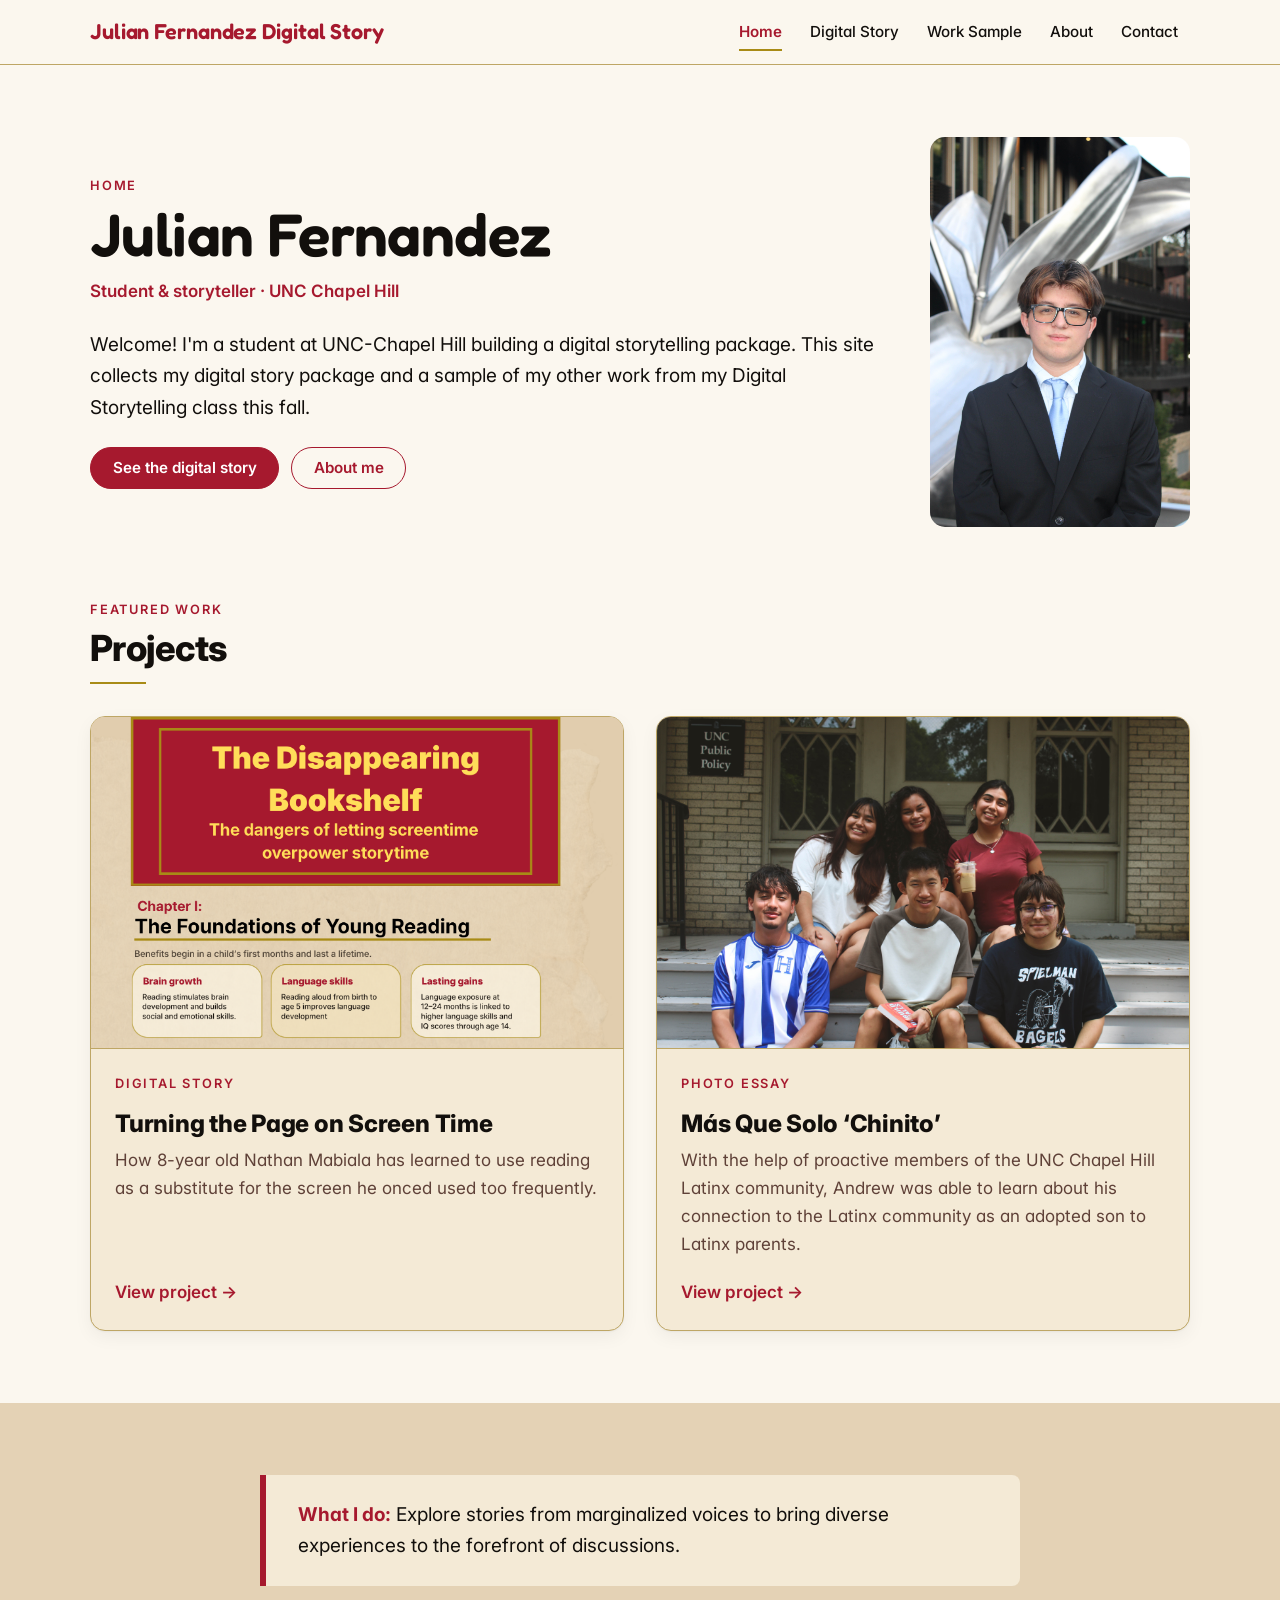
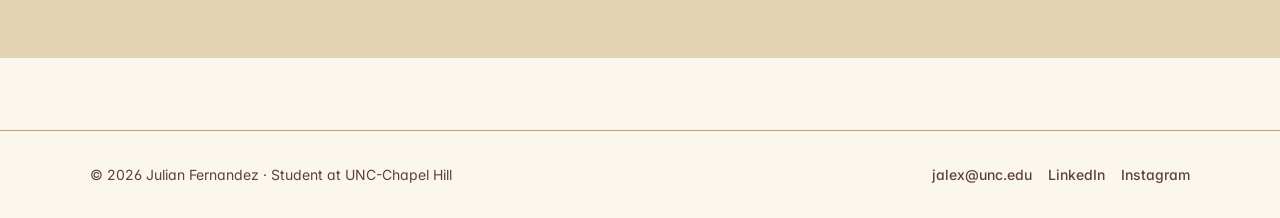
==== commit d0a94871: "Update index.html" ====
--- a/index.html
+++ b/index.html
@@ -102,7 +102,7 @@
                <img src="images/your-thumbnail.jpg" width="1600" height="1000" loading="lazy" alt=""> -->
           <article class="card reveal">
             <div class="card__media">
-                <img src="images/ANDREWPHOTOCOLLAGE-63.jpg" width="6000" height="4000" loading="lazy" alt="">
+                <img src="images/ANDREWPHOTOCOLLAGE-64.jpg" width="6000" height="4000" loading="lazy" alt="">
             </div>
             <div class="card__body">
               <span class="eyebrow">Photo Essay</span>
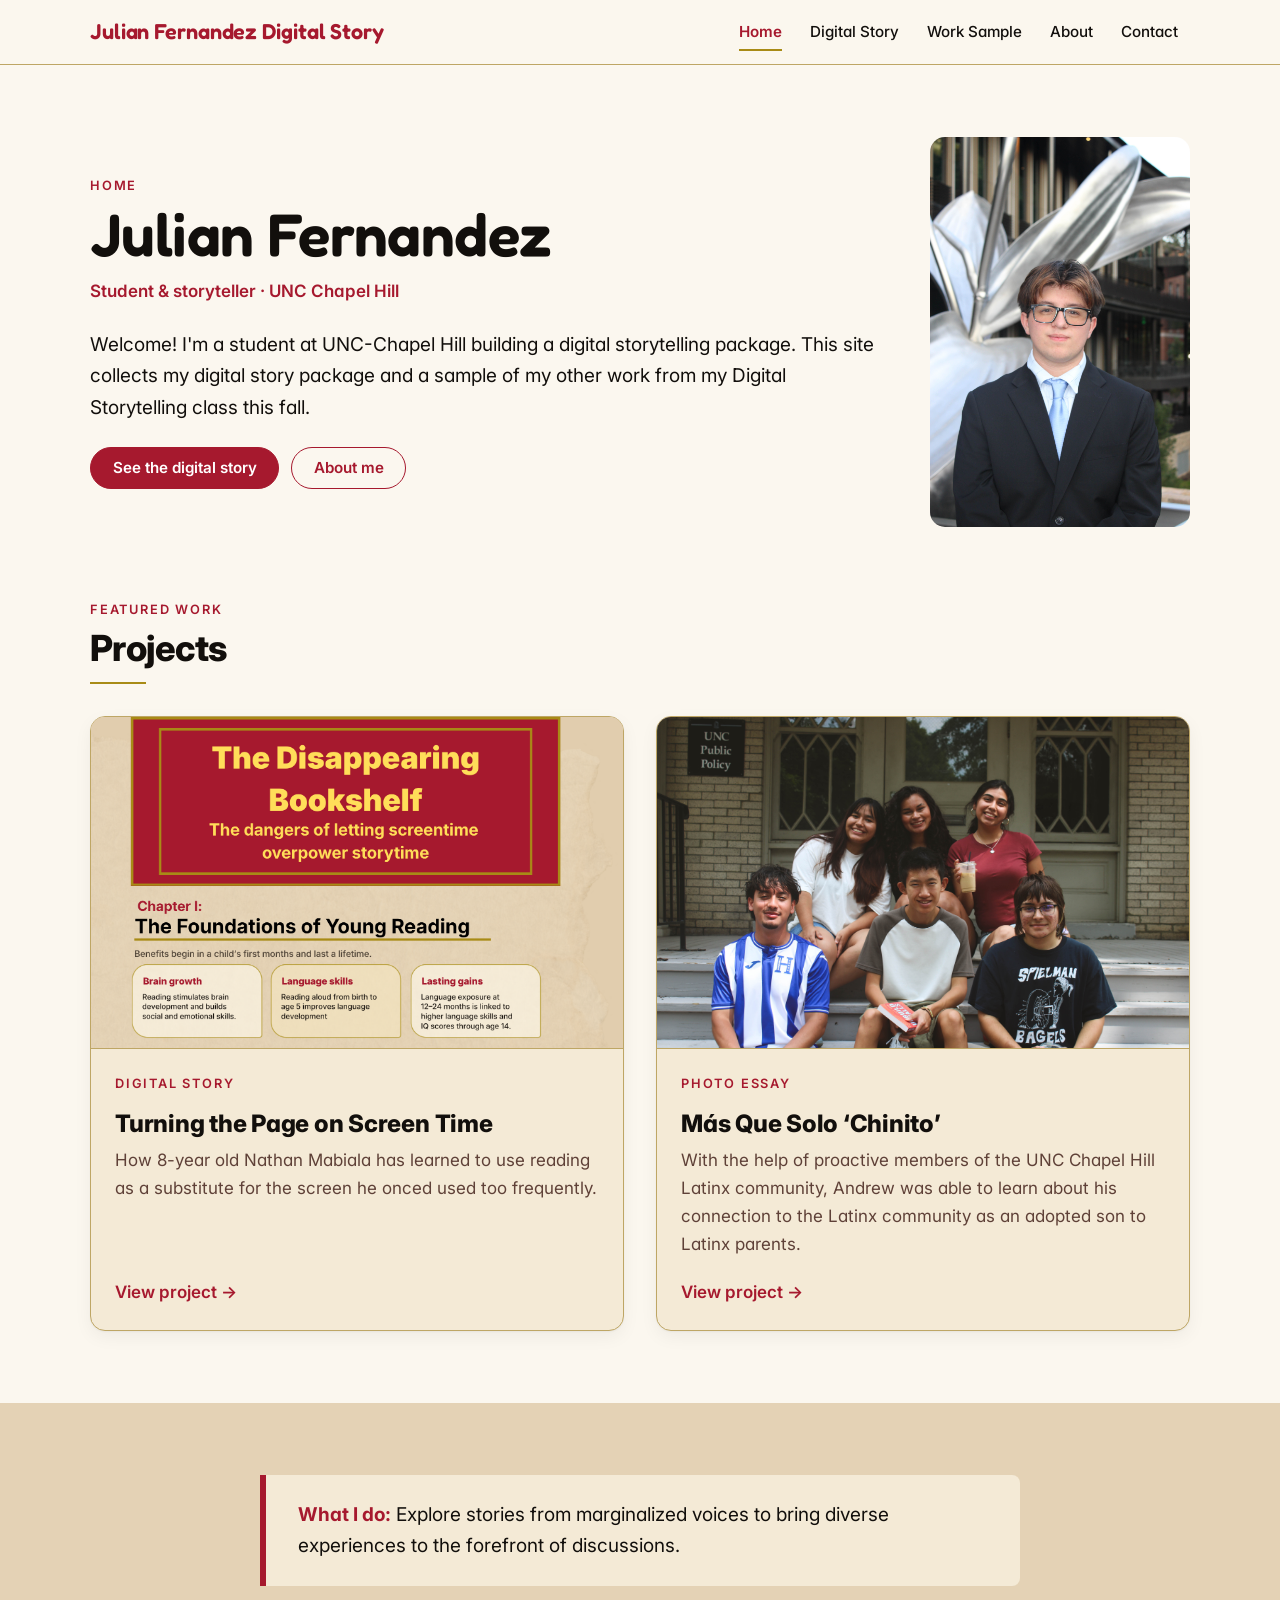
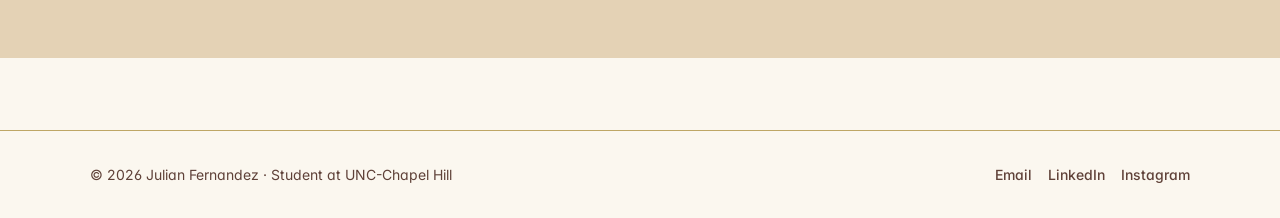
==== commit 3c13b66c: "Update index.html" ====
--- a/index.html
+++ b/index.html
@@ -137,7 +137,7 @@
       <p>© <span data-year>[YEAR]</span> Julian Fernandez · Student at UNC-Chapel Hill</p>
       <ul class="footer-links">
         <!-- EDIT: your email, LinkedIn and Instagram links -->
-        <li><a href="mailto:[YOUR EMAIL]">jalex@unc.edu</a></li>
+        <li><a href="mailto:jalexf@unc.edu">Email</a></li>
         <li><a href="https://www.linkedin.com/in/julianfernandez10" target="_blank" rel="noopener">LinkedIn</a></li>
         <li><a href="https://www.instagram.com/thejdk.1" target="_blank" rel="noopener">Instagram</a></li>
       </ul>
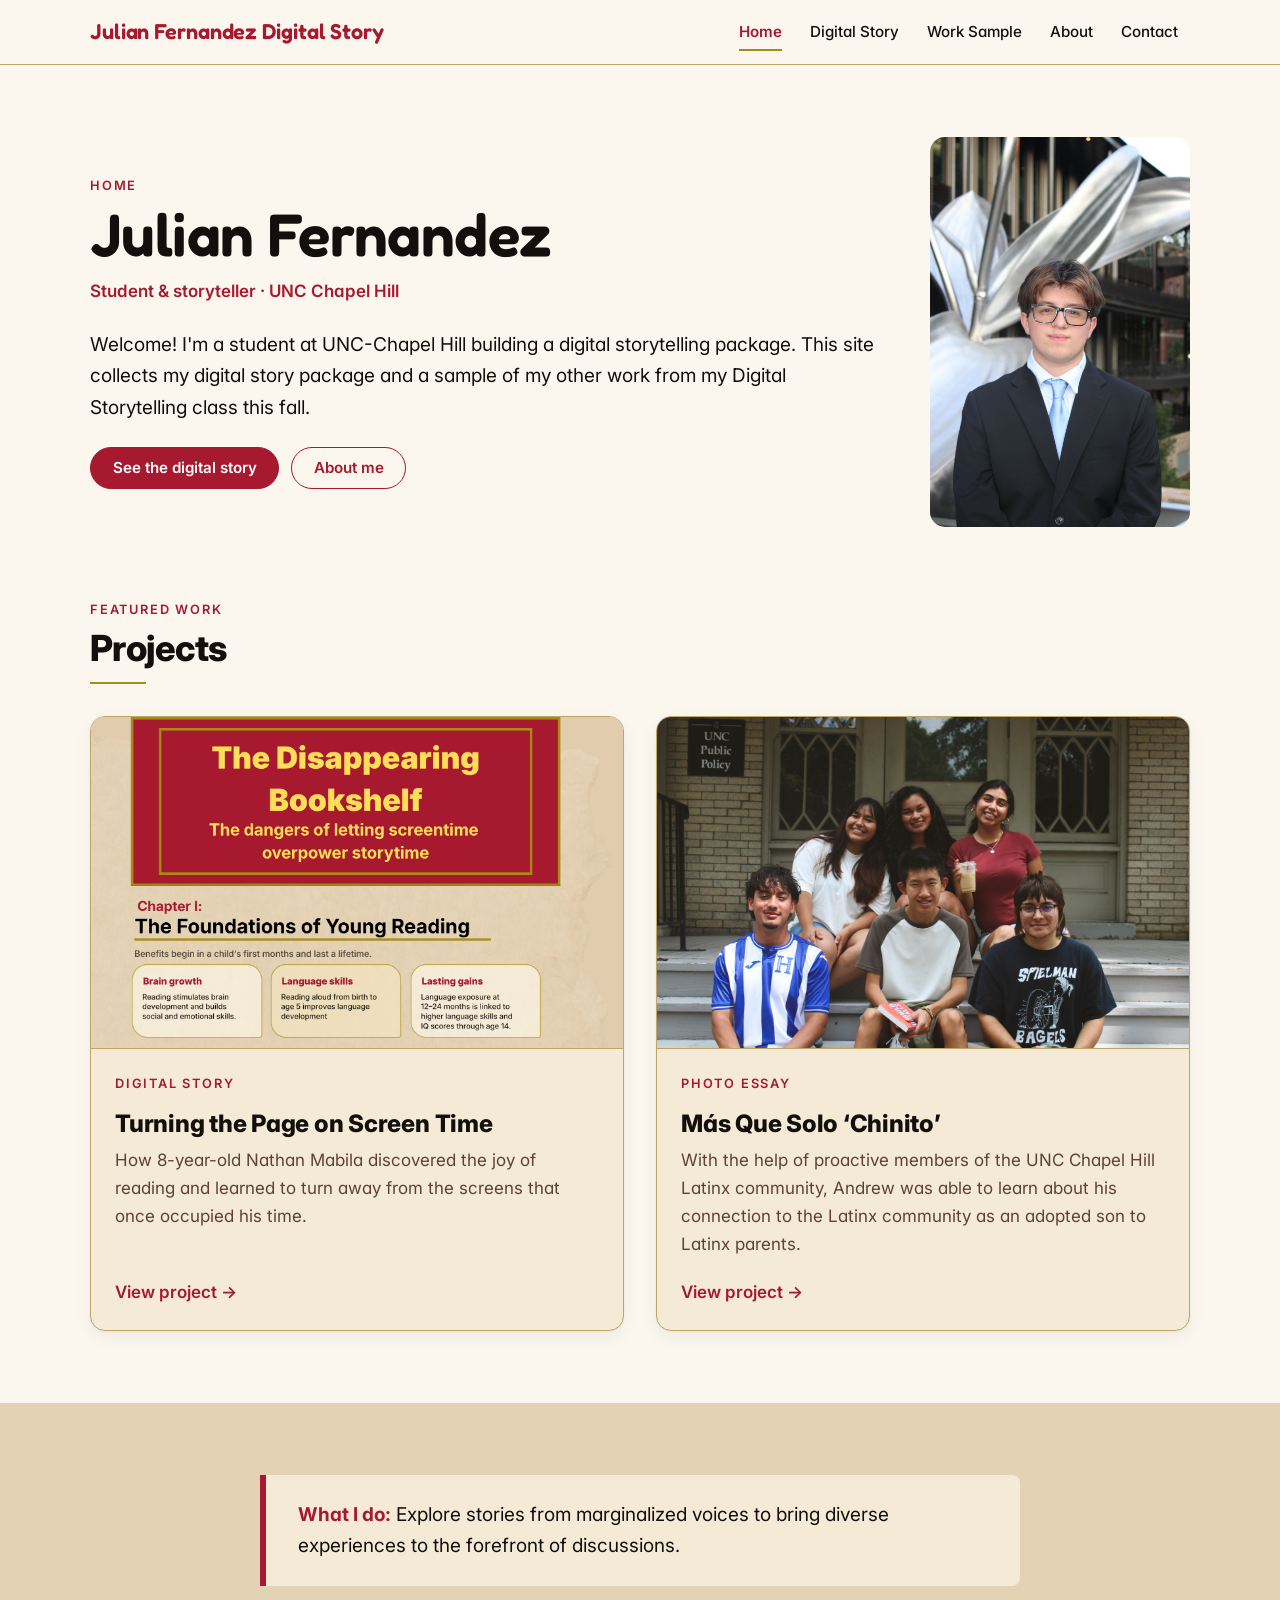
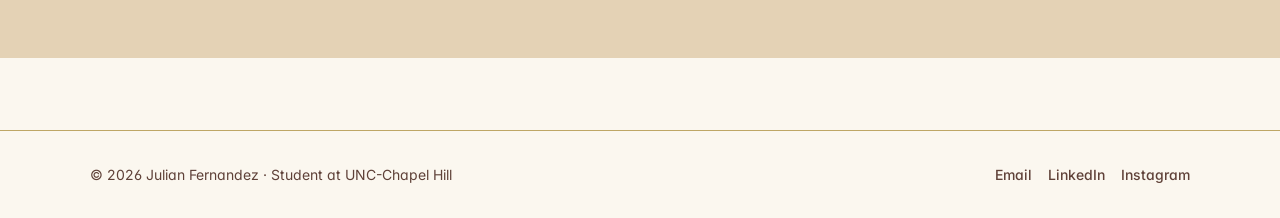
==== commit 856c3f35: "Update index.html" ====
--- a/index.html
+++ b/index.html
@@ -93,7 +93,7 @@
               <!-- EDIT: [STORY TITLE] -->
               <h3>Turning the Page on Screen Time</h3>
               <!-- EDIT: one-line description -->
-              <p>How 8-year old Nathan Mabiala has learned to use reading as a substitute for the screen he onced used too frequently. </p>
+              <p>How 8-year-old Nathan Mabila discovered the joy of reading and learned to turn away from the screens that once occupied his time. </p>
               <a class="card__link" href="digital-story.html">View project →</a>
             </div>
           </article>
